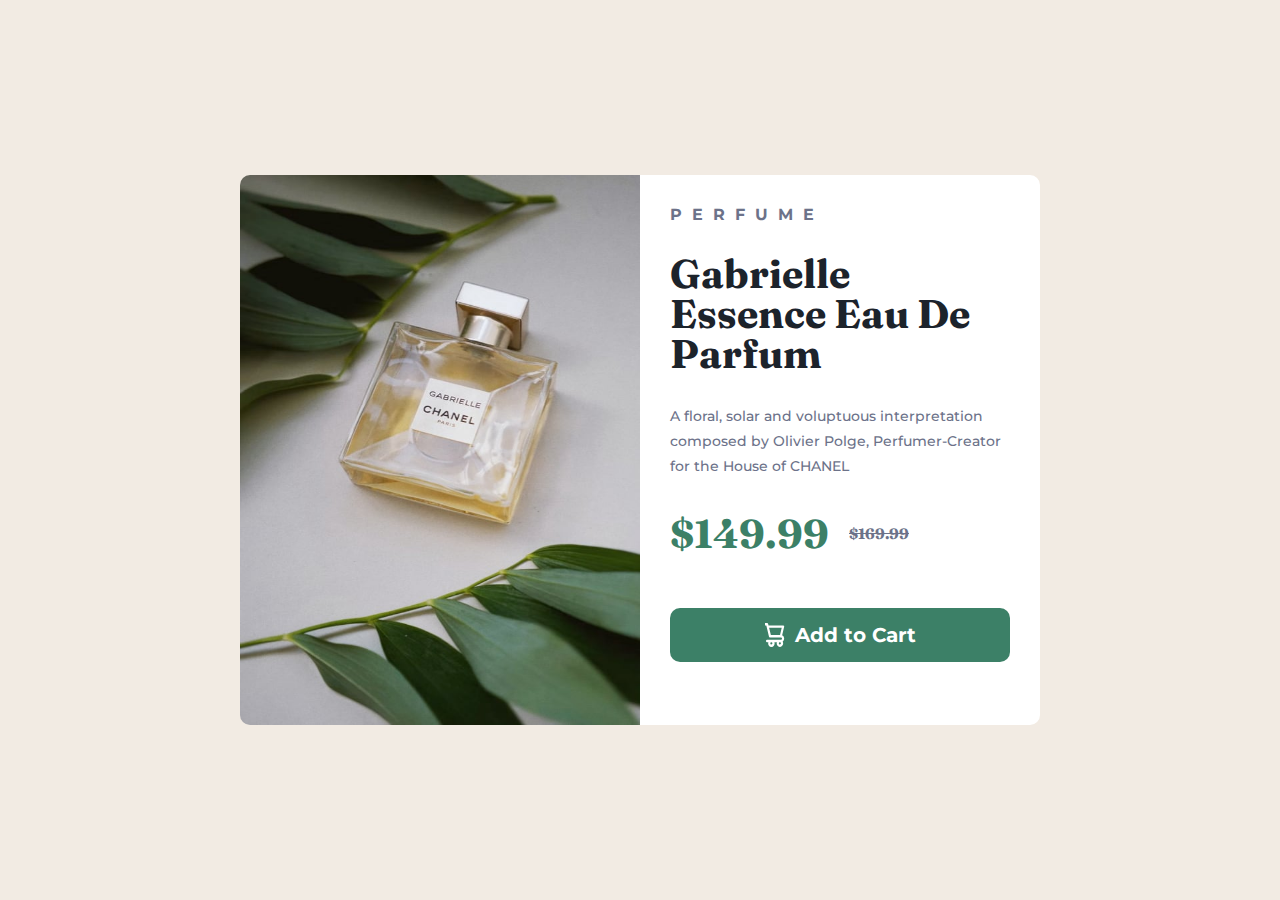
==== Product-preview-card- component/index.html @ f0b04414 "Add files via upload" ====
<!DOCTYPE html>
<html lang="en">
  <head>
    <meta charset="UTF-8" />
    <meta name="viewport" content="width=device-width, initial-scale=1.0" />
    <link
      href="https://fonts.googleapis.com/css2?family=Fraunces:opsz,wght@9..144,700&family=Montserrat:wght@500;700&display=swap"
      rel="stylesheet"
    />
    <link rel="stylesheet" href="style.css" />
    <title>Frontend Mentor | Product preview card component</title>
  </head>
  <body>
    <!-- Preview Gabrielle Essence Eau De Parfum A floral, solar and voluptuous
    interpretation composed by Olivier Polge, Perfumer-Creator for the House of
    CHANEL. $149.99 $169.99 Add to Cart -->

    <div class="container">
      <img
        class="container-img"
        src="images/image-product-desktop.jpg"
        alt="desktop-image"
      />

      <div class="description">
        <header>PERFUME</header>
        <h1 class="title">Gabrielle Essence Eau De Parfum</h1>
        <p>
          A floral, solar and voluptuous interpretation composed by Olivier
          Polge, Perfumer-Creator for the House of CHANEL
        </p>
        <div class="price-box">
          <h1>$149.99</h1>
          <h3>$169.99</h3>
        </div>
        <button class="button">
          <img src="images/icon-cart.svg" alt="cart" />
          Add to Cart
        </button>
      </div>
    </div>
  </body>
</html>
---- Product-preview-card- component/style.css ----
:root {
  --Very-dark-blue: hsl(212, 21%, 14%);
  --Dark-grayish-blue: hsl(228, 12%, 48%);
  --white: hsl(0, 0%, 100%);

  --Dark-cyan: hsl(158, 36%, 37%);
  --Cream: hsl(30, 38%, 92%);
}

* {
  margin: 0;
  padding: 0;
  box-sizing: border-box;
}

/*************************** SOME DEFAULT PROPERTIES  ***************************/

body {
  background-color: var(--Cream);
  width: 100vw;
  height: 100vh;
  display: flex;
  justify-content: center;
  align-items: center;
}

/*************************** HERE I MADE IMG  ***************************/

.container {
  width: 800px;
  height: 550px;
  position: relative;
  border-radius: 20px;
}

.container-img {
  position: absolute;
  width: 50%;
  height: 100%;
  border-radius: 10px 0px 0px 10px;
}

/*************************** HERE I MADE RIGHT-SIDE ***************************/

.description {
  width: 50%;
  height: 100%;
  background-color: var(--white);
  position: absolute;
  right: 0;
  top: 0;
  padding: 30px;
  border-radius: 0px 10px 10px 0px;
}

.description header {
  color: var(--Dark-grayish-blue);
  letter-spacing: 10px;
  font-family: "Montserrat", sans-serif;
  font-weight: 700;
  margin-bottom: 30px;
}

.title {
  font-size: 40px;
  margin-bottom: 30px;
  font-family: "Fraunces", serif;
  font-weight: 700;
  color: var(--Very-dark-blue);
  line-height: 40px;
}

.description p {
  color: var(--Dark-grayish-blue);
  line-height: 25px;
  font-size: 14px;
  font-family: "Montserrat", sans-serif;
  font-weight: 500;
  margin-bottom: 30px;
}

.price-box {
  display: flex;
  align-items: center;
  font-family: "Fraunces", serif;
  margin-bottom: 50px;
}

.price-box h1 {
  margin-right: 20px;
  font-size: 40px;
  color: var(--Dark-cyan);
}

.price-box h3 {
  color: var(--Dark-grayish-blue);
  font-size: 15px;
  text-decoration: line-through;
}

/*************************** HERE I MADE BUTTON WITH ANIMATION ***************************/

.button {
  width: 100%;
  padding: 15px 0;
  background-color: var(--Dark-cyan);
  border-radius: 10px;
  border: none;
  color: var(--white);
  font-family: "Montserrat", sans-serif;
  cursor: pointer;

  display: flex;
  justify-content: center;
  font-weight: 700;
  font-size: 20px;
  transition: all 0.3s;
}

.button img {
  margin-right: 10px;
  width: 20px;
}

.button:hover {
  background-color: #1b4131;
}

/*************************** RESPONSIVE ***************************/

@media (max-width: 375px) {
  body {
    padding: 30px;
  }
  .container {
    width: 100%;
    height: 100%;
  }
  .container-img {
    width: 100%;
    height: 50%;
    border-radius: 10px 10px 0px 0px;
  }
  .description {
    top: 50%;
    left: 0;
    width: 100%;
    height: 90%;
    border-radius: 0px 0px 10px 10px;
  }
}
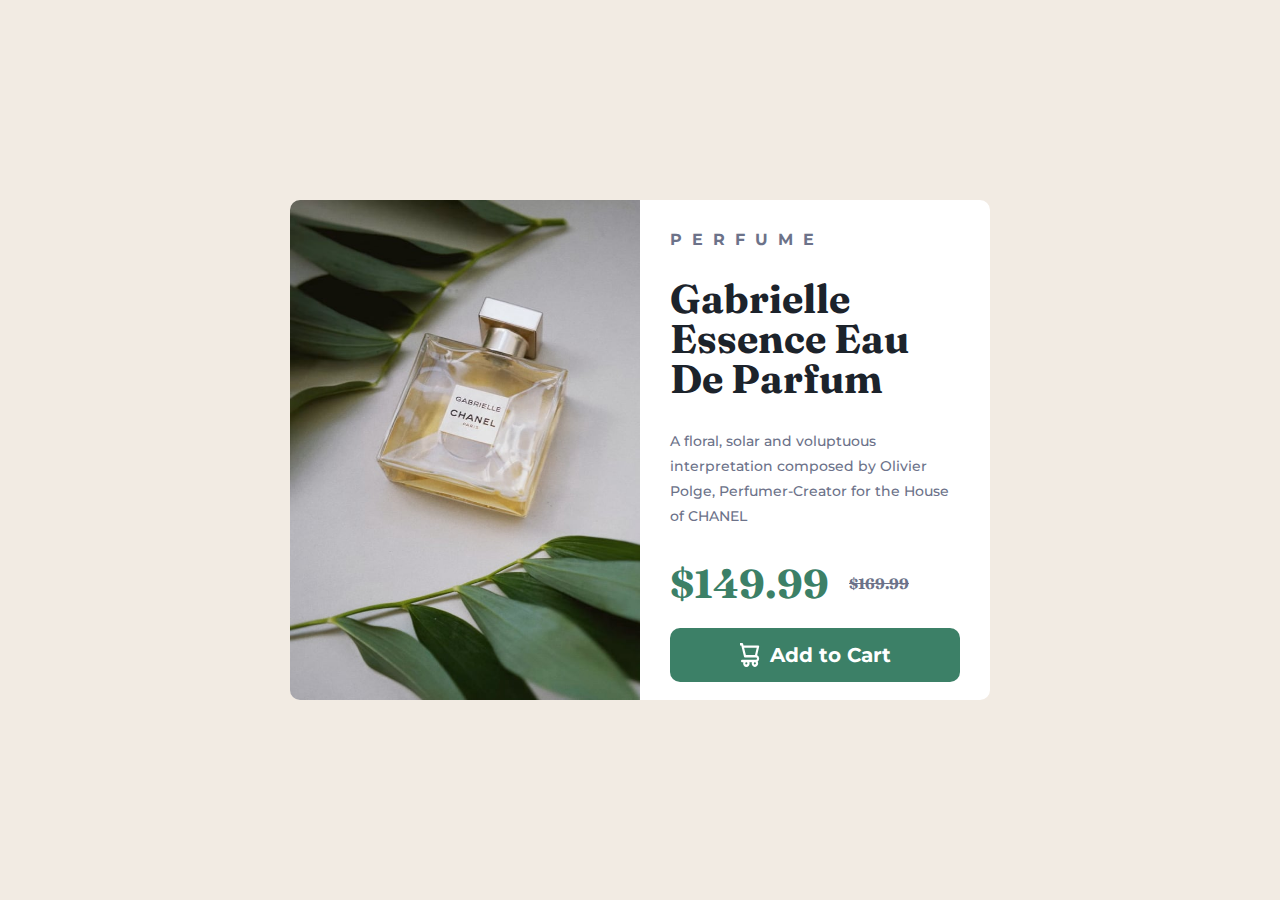
==== commit f1ed49f1: "Fixing code structure & improving responsive" ====
--- a/Product-preview-card- component/index.html
+++ b/Product-preview-card- component/index.html
@@ -16,28 +16,38 @@
     CHANEL. $149.99 $169.99 Add to Cart -->
 
     <div class="container">
-      <img
-        class="container-img"
-        src="images/image-product-desktop.jpg"
-        alt="desktop-image"
-      />
+      <header>
+        <img
+          class="desktop-img"
+          src="images/image-product-desktop.jpg"
+          alt="desktop-image"
+        />
 
-      <div class="description">
-        <header>PERFUME</header>
-        <h1 class="title">Gabrielle Essence Eau De Parfum</h1>
-        <p>
-          A floral, solar and voluptuous interpretation composed by Olivier
-          Polge, Perfumer-Creator for the House of CHANEL
-        </p>
-        <div class="price-box">
-          <h1>$149.99</h1>
-          <h3>$169.99</h3>
+        <img
+          class="mobile-img"
+          src="images/image-product-mobile.jpg"
+          alt="mobile-img"
+        />
+      </header>
+
+      <main>
+        <div class="description">
+          <header>PERFUME</header>
+          <h1 class="title">Gabrielle Essence Eau De Parfum</h1>
+          <p>
+            A floral, solar and voluptuous interpretation composed by Olivier
+            Polge, Perfumer-Creator for the House of CHANEL
+          </p>
+          <div class="price-box">
+            <h2>$149.99</h2>
+            <h3>$169.99</h3>
+          </div>
+          <button class="button">
+            <img src="images/icon-cart.svg" alt="cart" />
+            Add to Cart
+          </button>
         </div>
-        <button class="button">
-          <img src="images/icon-cart.svg" alt="cart" />
-          Add to Cart
-        </button>
-      </div>
+      </main>
     </div>
   </body>
 </html>
--- a/Product-preview-card- component/style.css
+++ b/Product-preview-card- component/style.css
@@ -27,17 +27,21 @@
 /*************************** HERE I MADE IMG  ***************************/
 
 .container {
-  width: 800px;
-  height: 550px;
+  width: 700px;
+  height: 500px;
   position: relative;
   border-radius: 20px;
 }
 
-.container-img {
+.desktop-img {
   position: absolute;
   width: 50%;
   height: 100%;
   border-radius: 10px 0px 0px 10px;
+}
+
+.mobile-img {
+  display: none;
 }
 
 /*************************** HERE I MADE RIGHT-SIDE ***************************/
@@ -83,10 +87,10 @@
   display: flex;
   align-items: center;
   font-family: "Fraunces", serif;
-  margin-bottom: 50px;
+  margin-bottom: 20px;
 }
 
-.price-box h1 {
+.price-box h2 {
   margin-right: 20px;
   font-size: 40px;
   color: var(--Dark-cyan);
@@ -128,24 +132,51 @@
 
 /*************************** RESPONSIVE ***************************/
 
-@media (max-width: 375px) {
+@media screen and (max-width: 600px) {
   body {
     padding: 30px;
   }
   .container {
+    height: 90vh;
+  }
+  .desktop-img {
+    display: none;
+  }
+
+  .mobile-img {
     width: 100%;
-    height: 100%;
+    height: 30vh;
+    border-radius: 10px 10px 0px 0px;
+    display: block;
+    position: absolute;
   }
-  .container-img {
-    width: 100%;
-    height: 50%;
-    border-radius: 10px 10px 0px 0px;
-  }
+
   .description {
-    top: 50%;
+    top: 30%;
     left: 0;
     width: 100%;
-    height: 90%;
+    height: 60vh;
     border-radius: 0px 0px 10px 10px;
   }
 }
+
+@media screen and (max-width: 375px) {
+  .title {
+    font-size: 25px;
+  }
+
+  .container {
+    height: 90vh;
+  }
+
+  .mobile-img {
+    width: 100%;
+    height: 20vh;
+  }
+
+  .description {
+    top: 20vh;
+    width: 100%;
+    height: 70vh;
+  }
+}
